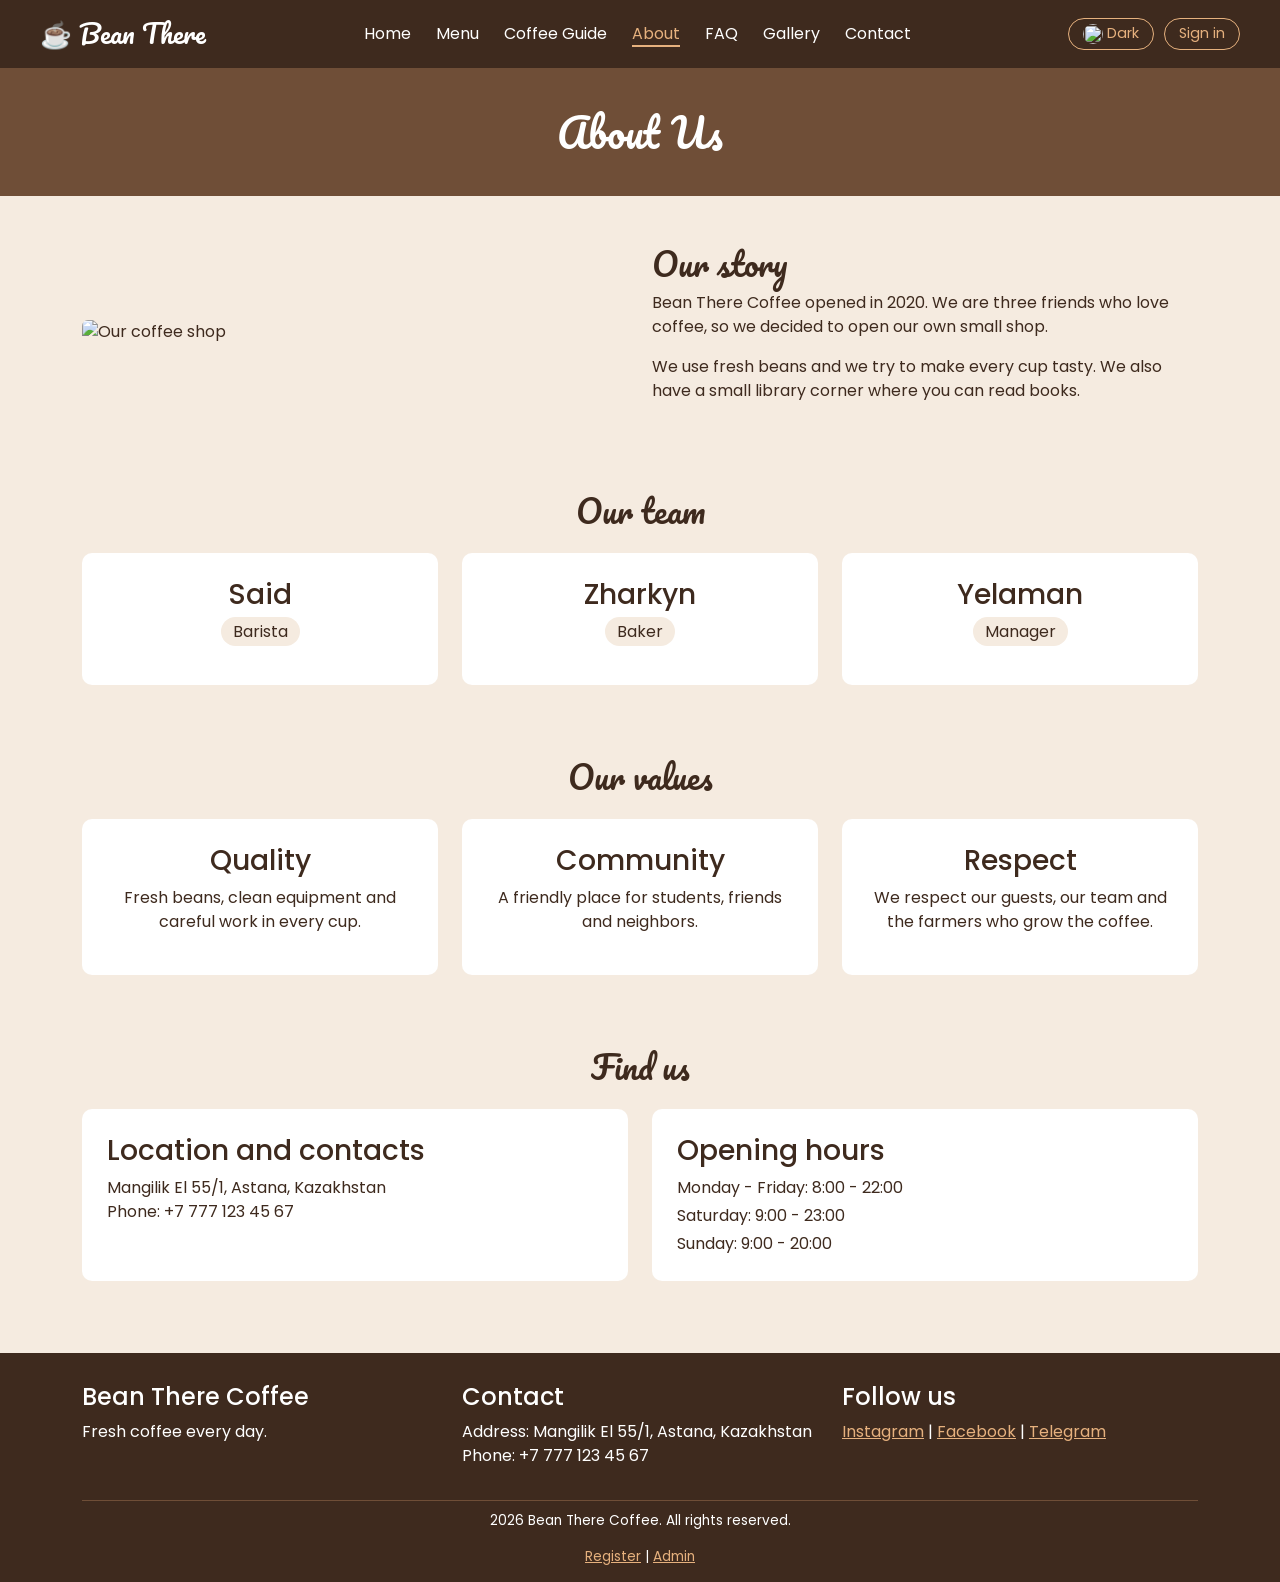
==== about.html @ e14ef605 "added faq and functionality changed about ,index" ====
<!DOCTYPE html>
<html lang="en">

<head>
  <meta charset="UTF-8">
  <meta name="viewport" content="width=device-width, initial-scale=1.0">
  <title>About | Bean There Coffee</title>
  <link href="https://cdn.jsdelivr.net/npm/bootstrap@5.3.3/dist/css/bootstrap.min.css" rel="stylesheet">
  <link href="https://fonts.googleapis.com/css2?family=Pacifico&family=Poppins:wght@300;400;600&display=swap"
    rel="stylesheet">
  <link rel="stylesheet" href="css/style.css">
  <script src="js/theme.js"></script>
</head>

<body>

  <header class="site-header">
    <a href="index.html" class="logo">&#9749; Bean There</a>
    <nav aria-label="Main navigation">
      <ul class="nav-list">
        <li><a href="index.html">Home</a></li>
        <li><a href="menu.html">Menu</a></li>
        <li><a href="coffee-guide.html">Coffee Guide</a></li>
        <li><a href="about.html" class="active">About</a></li>
        <li><a href="faq.html">FAQ</a></li>
        <li><a href="gallery.html">Gallery</a></li>
        <li><a href="contact.html">Contact</a></li>
      </ul>
    </nav>
    <div class="header-tools" id="header-tools"></div>
  </header>

  <main>
    <section class="page-title">
      <h1>About Us</h1>
    </section>

    <section class="container my-5">
      <div class="row align-items-center">
        <div class="col-12 col-md-6 mb-4">
          <img
            src="https://sxodim.com/uploads/images/2022/09/05/optimized/a3cc25c820e416e3e2624877d82b1512_800xauto-q-85.jpg"
            alt="Our coffee shop" class="img-fluid rounded">
        </div>
        <div class="col-12 col-md-6 mb-4">
          <h2>Our story</h2>
          <p>Bean There Coffee opened in 2020. We are three friends who love coffee, so we decided to open our own small
            shop.</p>
          <p>We use fresh beans and we try to make every cup tasty. We also have a small library corner where you can
            read books.</p>
        </div>
      </div>
    </section>

    <section class="container mb-5">
      <h2 class="text-center mb-4">Our team</h2>
      <div class="row text-center">
        <div class="col-12 col-md-4 mb-4">
          <div class="info-box">
            <h3>Said</h3>
            <p><span class="role">Barista</span></p>
          </div>
        </div>
        <div class="col-12 col-md-4 mb-4">
          <div class="info-box">
            <h3>Zharkyn</h3>
            <p><span class="role">Baker</span></p>
          </div>
        </div>
        <div class="col-12 col-md-4 mb-4">
          <div class="info-box">
            <h3>Yelaman</h3>
            <p><span class="role">Manager</span></p>
          </div>
        </div>
      </div>
    </section>
    <section class="container mb-5">
      <h2 class="text-center mb-4">Our values</h2>
      <div class="row text-center">
        <div class="col-12 col-md-4 mb-4">
          <div class="info-box">
            <h3>Quality</h3>
            <p>Fresh beans, clean equipment and careful work in every cup.</p>
          </div>
        </div>
        <div class="col-12 col-md-4 mb-4">
          <div class="info-box">
            <h3>Community</h3>
            <p>A friendly place for students, friends and neighbors.</p>
          </div>
        </div>
        <div class="col-12 col-md-4 mb-4">
          <div class="info-box">
            <h3>Respect</h3>
            <p>We respect our guests, our team and the farmers who grow the coffee.</p>
          </div>
        </div>
      </div>
    </section>

    <section class="container mb-5">
      <h2 class="text-center mb-4">Find us</h2>
      <div class="row">
        <div class="col-12 col-md-6 mb-4">
          <div class="info-box">
            <h3>Location and contacts</h3>
            <address>
              Mangilik El 55/1, Astana, Kazakhstan<br>
              Phone: +7 777 123 45 67
            </address>
          </div>
        </div>
        <div class="col-12 col-md-6 mb-4">
          <div class="info-box">
            <h3>Opening hours</h3>
            <p class="mb-1">Monday - Friday: 8:00 - 22:00</p>
            <p class="mb-1">Saturday: 9:00 - 23:00</p>
            <p class="mb-0">Sunday: 9:00 - 20:00</p>
          </div>
        </div>
      </div>
    </section>
  </main>

  <footer class="site-footer">
    <div class="container">
      <div class="row text-center text-md-start">
        <div class="col-md-4 mb-3">
          <h4>Bean There Coffee</h4>
          <p>Fresh coffee every day.</p>
        </div>
        <div class="col-md-4 mb-3">
          <h4>Contact</h4>
          <p>Address: Mangilik El 55/1, Astana, Kazakhstan<br>
            Phone: +7 777 123 45 67</p>
        </div>
        <div class="col-md-4 mb-3">
          <h4>Follow us</h4>
          <p>
            <a href="https://instagram.com" target="_blank">Instagram</a> |
            <a href="https://facebook.com" target="_blank">Facebook</a> |
            <a href="https://t.me" target="_blank">Telegram</a>
          </p>
        </div>
      </div>
      <p class="copyright text-center"> 2026 Bean There Coffee. All rights reserved.</p>
      <p class="footer-links text-center"><a href="register.html">Register</a> | <a href="manage.html">Admin</a></p>
    </div>
  </footer>

  <script src="https://code.jquery.com/jquery-3.7.1.min.js"></script>
  <script src="https://cdn.jsdelivr.net/npm/bootstrap@5.3.3/dist/js/bootstrap.bundle.min.js"></script>
  <script src="js/script.js"></script>
  <script src="js/auth.js"></script>

</body>

</html>
---- css/style.css ----
:root {
  --brown: #6f4e37;
  --dark-brown: #3e2a1e;
  --cream: #f5ebe0;
  --main-font: 'Poppins', sans-serif;
  --title-font: 'Pacifico', cursive;
}

* {
  box-sizing: border-box;
}

body {
  margin: 0;
  font-family: var(--main-font);
  background-color: var(--cream);
  color: var(--dark-brown);
}

h1,
h2 {
  font-family: var(--title-font);
  font-weight: 400;
}

.site-header {
  display: flex;
  justify-content: space-between;
  align-items: center;
  padding: 15px 40px;
  background-color: var(--dark-brown);
  position: sticky;
  top: 0;
  z-index: 100;
}

.logo {
  font-family: var(--title-font);
  font-size: 1.6rem;
  color: white;
  text-decoration: none;
}

.nav-list {
  display: flex;
  gap: 25px;
  list-style: none;
  margin: 0;
  padding: 0;
}

.nav-list a {
  color: white;
  text-decoration: none;
}

.nav-list a:hover,
.nav-list a:focus,
.nav-list a.active {
  color: #e6b17e;
  border-bottom: 2px solid #e6b17e;
}

.site-footer {
  background-color: var(--dark-brown);
  color: white;
  padding: 30px 0 10px;
  margin-top: 40px;
}

.site-footer a {
  color: #e6b17e;
}

.copyright {
  border-top: 1px solid #6f4e37;
  padding-top: 10px;
  font-size: 0.85rem;
}

.hero {
  background-image: linear-gradient(rgba(0, 0, 0, 0.5), rgba(0, 0, 0, 0.5)),
    url("https://i.pinimg.com/1200x/2b/5f/43/2b5f43b39083af8dffc4b6f0dcebc4c8.jpg");
  background-size: cover;
  background-position: center;
  min-height: 450px;
  display: flex;
  align-items: center;
  justify-content: center;
  text-align: center;
  color: white;
  padding: 20px;
}

.hero h1 {
  font-size: 3rem;
}

.page-title {
  background-color: var(--brown);
  color: white;
  text-align: center;
  padding: 40px 20px;
}

.page-title h1 {
  margin: 0;
}

.info-box {
  background-color: white;
  padding: 25px;
  border-radius: 10px;
  height: 100%;
}

.role {
  background-color: var(--cream);
  padding: 3px 12px;
  border-radius: 15px;
}


.btn-brown {
  background-color: var(--brown);
  color: white;
  border: none;
}

.btn-brown:hover,
.btn-brown:focus {
  background-color: #e6b17e;
  color: var(--dark-brown);
}

.popular-grid {
  display: grid;
  grid-template-columns: repeat(3, 1fr);
  gap: 20px;
}

.menu-grid {
  display: grid;
  grid-template-columns: repeat(4, minmax(0, 1fr));
  gap: 20px;
}

.menu-grid>.card-item {
  min-width: 0;
}

.card-item {
  position: relative;
  background-color: white;
  border-radius: 10px;
  padding: 10px;
  text-align: center;
}

.card-item img {
  width: 100%;
  border-radius: 8px;
}

.menu-grid .card-item img {
  aspect-ratio: 4 / 3;
  object-fit: cover;
}

.card-item:hover {
  background-color: #fff3e6;
}

.menu-grid .card-item:nth-child(even) {
  background-color: #efe0d0;
}

.badge-new {
  position: absolute;
  top: 15px;
  right: 15px;
  background-color: red;
  color: white;
  padding: 2px 10px;
  border-radius: 10px;
  font-size: 0.8rem;
}

.table-wrap {
  overflow-x: auto;
}

.menu-table {
  width: 100%;
  border-collapse: collapse;
  background-color: white;
}

.menu-table th {
  background-color: var(--brown);
  color: white;
}

.menu-table th,
.menu-table td {
  padding: 12px;
  text-align: center;
  border: 1px solid #ddd;
}

.menu-table tbody tr:nth-child(even) {
  background-color: #f7efe6;
}

.menu-table tbody tr:hover {
  background-color: #e6b17e;
}


.gallery-item {
  position: relative;
  overflow: hidden;
  border-radius: 10px;
}

.gallery-item img {
  width: 100%;
  aspect-ratio: 4 / 3;
  object-fit: cover;
  display: block;
}

.gallery-caption {
  position: absolute;
  bottom: 0;
  left: 0;
  width: 100%;
  background-color: rgba(0, 0, 0, 0.6);
  color: white;
  text-align: center;
  padding: 8px;
}


.contact-form {
  display: flex;
  flex-direction: column;
  gap: 8px;
  background-color: white;
  padding: 25px;
  border-radius: 10px;
}

.contact-form input,
.contact-form select,
.contact-form textarea {
  padding: 10px;
  border: 1px solid #ccc;
  border-radius: 5px;
  font-family: var(--main-font);
}

.contact-form input:focus,
.contact-form select:focus,
.contact-form textarea:focus {
  outline: none;
  border-color: var(--brown);
  box-shadow: 0 0 5px var(--brown);
}

.hours-list {
  background-color: white;
  padding: 20px 20px 20px 40px;
  border-radius: 10px;
}

@media (max-width: 768px) {
  .site-header {
    padding: 15px 20px;
  }

  .hero h1 {
    font-size: 2.2rem;
  }

  .popular-grid {
    grid-template-columns: repeat(2, 1fr);
  }

  .menu-grid {
    grid-template-columns: repeat(2, 1fr);
  }
}

@media (max-width: 576px) {
  .site-header {
    flex-direction: column;
    gap: 10px;
  }

  .nav-list {
    flex-wrap: wrap;
    justify-content: center;
    gap: 12px;
  }

  .hero {
    min-height: 320px;
  }

  .hero h1 {
    font-size: 1.7rem;
  }

  .popular-grid,
  .menu-grid {
    grid-template-columns: 1fr;
  }

  .contact-form {
    padding: 15px;
  }
}

.form-msg {
  min-height: 18px;
  font-size: 0.85rem;
}

.msg-ok {
  color: green;
}

.msg-error {
  color: red;
}

.strength-bar {
  height: 8px;
}

#strength-text {
  min-height: 18px;
  font-weight: 600;
}

.search-box {
  max-width: 500px;
}

.btn-outline-brown {
  border: 2px solid var(--brown);
  color: var(--brown);
  background-color: transparent;
}

.btn-outline-brown:hover,
.btn-outline-brown:focus,
.btn-outline-brown.active {
  background-color: var(--brown);
  color: white;
}

.filter-buttons {
  display: flex;
  flex-wrap: wrap;
  gap: 10px;
}

.card-item .desc {
  font-size: 0.9rem;
  margin-bottom: 5px;
}

.card-item .price {
  font-weight: 600;
  margin: 0;
}

#no-results {
  display: none;
}

.gallery-item img {
  cursor: pointer;
}

.lightbox {
  display: none;
  position: fixed;
  top: 0;
  left: 0;
  width: 100%;
  height: 100%;
  background-color: rgba(0, 0, 0, 0.9);
  z-index: 1000;
  align-items: center;
  justify-content: center;
}

.lb-content {
  text-align: center;
  max-width: 80%;
}

.lb-content img {
  max-width: 100%;
  max-height: 75vh;
  border-radius: 8px;
}

.lb-content p {
  color: white;
  margin-top: 10px;
}

.lb-close {
  position: absolute;
  top: 15px;
  right: 30px;
  color: white;
  font-size: 40px;
  cursor: pointer;
}

.lb-arrow {
  background: none;
  border: none;
  color: white;
  font-size: 40px;
  padding: 0 20px;
  cursor: pointer;
}

.lb-arrow:hover,
.lb-arrow:focus,
.lb-close:hover {
  color: #e6b17e;
}

#product-table td:last-child {
  white-space: nowrap;
}


@media (max-width: 768px) {
  .lb-arrow {
    padding: 0 8px;
    font-size: 30px;
  }
}

@media (max-width: 576px) {
  .lb-content {
    max-width: 70%;
  }

  .filter-buttons .btn {
    flex: 1 1 40%;
  }
}


/*final additions ZHARKYN*/
html[data-theme="dark"] {
  --cream: #1c1410;
  --text: #f1e6da;
  --accent: #e6b17e;
  --card-bg: #2b2018;
  --card-hover: #3a2b20;
  --card-alt: #33261c;
  --row-alt: #2f231a;
  --border: #4a3a2e;
  --input-border: #5a483a;
}

html[data-theme="dark"] .btn-outline-brown {
  color: #e6b17e;
  border-color: #e6b17e;
}

html[data-theme="dark"] .btn-outline-brown:hover,
html[data-theme="dark"] .btn-outline-brown:focus,
html[data-theme="dark"] .btn-outline-brown.active {
  background-color: #e6b17e;
  color: #3e2a1e;
}

.site-header {
  flex-wrap: wrap;
  gap: 10px 20px;
}

.header-tools,
.auth-area {
  display: flex;
  align-items: center;
  gap: 10px;
  flex-wrap: wrap;
}

.tool-btn {
  background-color: transparent;
  border: 1px solid #e6b17e;
  color: #e6b17e;
  border-radius: 20px;
  padding: 4px 14px;
  font-size: 0.9rem;
  cursor: pointer;
}

.theme-icon {
  width: 20px;
  height: 20px;
  object-fit: cover;
  vertical-align: middle;
  border-radius: 50%;
}

.tool-btn:hover,
.tool-btn:focus {
  background-color: #e6b17e;
  color: var(--dark-brown);
}

.auth-greeting {
  color: white;
  font-size: 0.9rem;
}

.footer-links {
  font-size: 0.85rem;
  margin-bottom: 5px;
}

.coffee-controls {
  display: flex;
  flex-wrap: wrap;
  gap: 15px;
  margin-bottom: 15px;
}

.coffee-control {
  flex: 1 1 250px;
  max-width: 400px;
}

.coffee-count {
  min-height: 24px;
  font-size: 0.9rem;
}

.coffee-status {
  margin-bottom: 15px;
}

.coffee-grid {
  display: grid;
  grid-template-columns: repeat(auto-fill, minmax(250px, 1fr));
  gap: 20px;
}

.coffee-card {
  background-color: var(--card-bg);
  border-radius: 10px;
  overflow: hidden;
  display: flex;
  flex-direction: column;
}

.coffee-card:hover {
  background-color: var(--card-hover);
}

.coffee-card img,
.coffee-img-placeholder {
  width: 100%;
  aspect-ratio: 4 / 3;
  object-fit: cover;
  display: block;
}

.coffee-img-placeholder {
  display: flex;
  align-items: center;
  justify-content: center;
  font-size: 3rem;
  background-color: var(--card-alt);
}

.coffee-card-body {
  padding: 15px;
}

.coffee-card-body h3 {
  font-size: 1.2rem;
}

.coffee-card-body p {
  font-size: 0.9rem;
}

.ingredients-label {
  font-weight: 600;
  margin-bottom: 5px;
}

.chips {
  display: flex;
  flex-wrap: wrap;
  gap: 6px;
  list-style: none;
  padding: 0;
  margin: 0;
}

.chip {
  background-color: var(--card-alt);
  border-radius: 15px;
  padding: 2px 10px;
  font-size: 0.8rem;
}

.empty-state {
  grid-column: 1 / -1;
  text-align: center;
  padding: 30px 10px;
}

/* Final additions Yelaman */
.card-item .add-cart {
  margin-top: 8px;
}

.qty-btn {
  padding: 0 8px;
}

.qty-number {
  display: inline-block;
  min-width: 30px;
  text-align: center;
}

.menu-table tfoot td {
  font-weight: 600;
}

.cart-actions {
  display: flex;
  flex-wrap: wrap;
  gap: 10px;
}

/*final addition said sana ullah sadat */
.cta-section {
  background-color: var(--card-bg);
  padding: 40px 0;
  margin-top: 40px;
}

.cta-section .btn {
  margin: 5px;
}

.faq-list {
  max-width: 800px;
}

.faq-item {
  background-color: var(--card-bg);
  border-radius: 10px;
  margin-bottom: 12px;
  overflow: hidden;
}

.faq-question {
  width: 100%;
  display: flex;
  justify-content: space-between;
  align-items: center;
  gap: 15px;
  background: none;
  border: none;
  padding: 16px 20px;
  font-family: var(--main-font);
  font-size: 1rem;
  font-weight: 600;
  color: var(--text);
  text-align: left;
  cursor: pointer;
}

.faq-question:hover,
.faq-question:focus {
  background-color: var(--card-hover);
}

.faq-icon {
  font-size: 1.6rem;
  line-height: 1;
  color: var(--accent);
}

.faq-answer {
  display: none;
  padding: 0 20px 10px;
}

@media (max-width: 768px) {
  .coffee-control {
    max-width: none;
  }
}

@media (max-width: 576px) {
  .site-header {
    justify-content: center;
  }

  .coffee-grid {
    grid-template-columns: 1fr;
  }

  .faq-question {
    padding: 14px;
  }
}
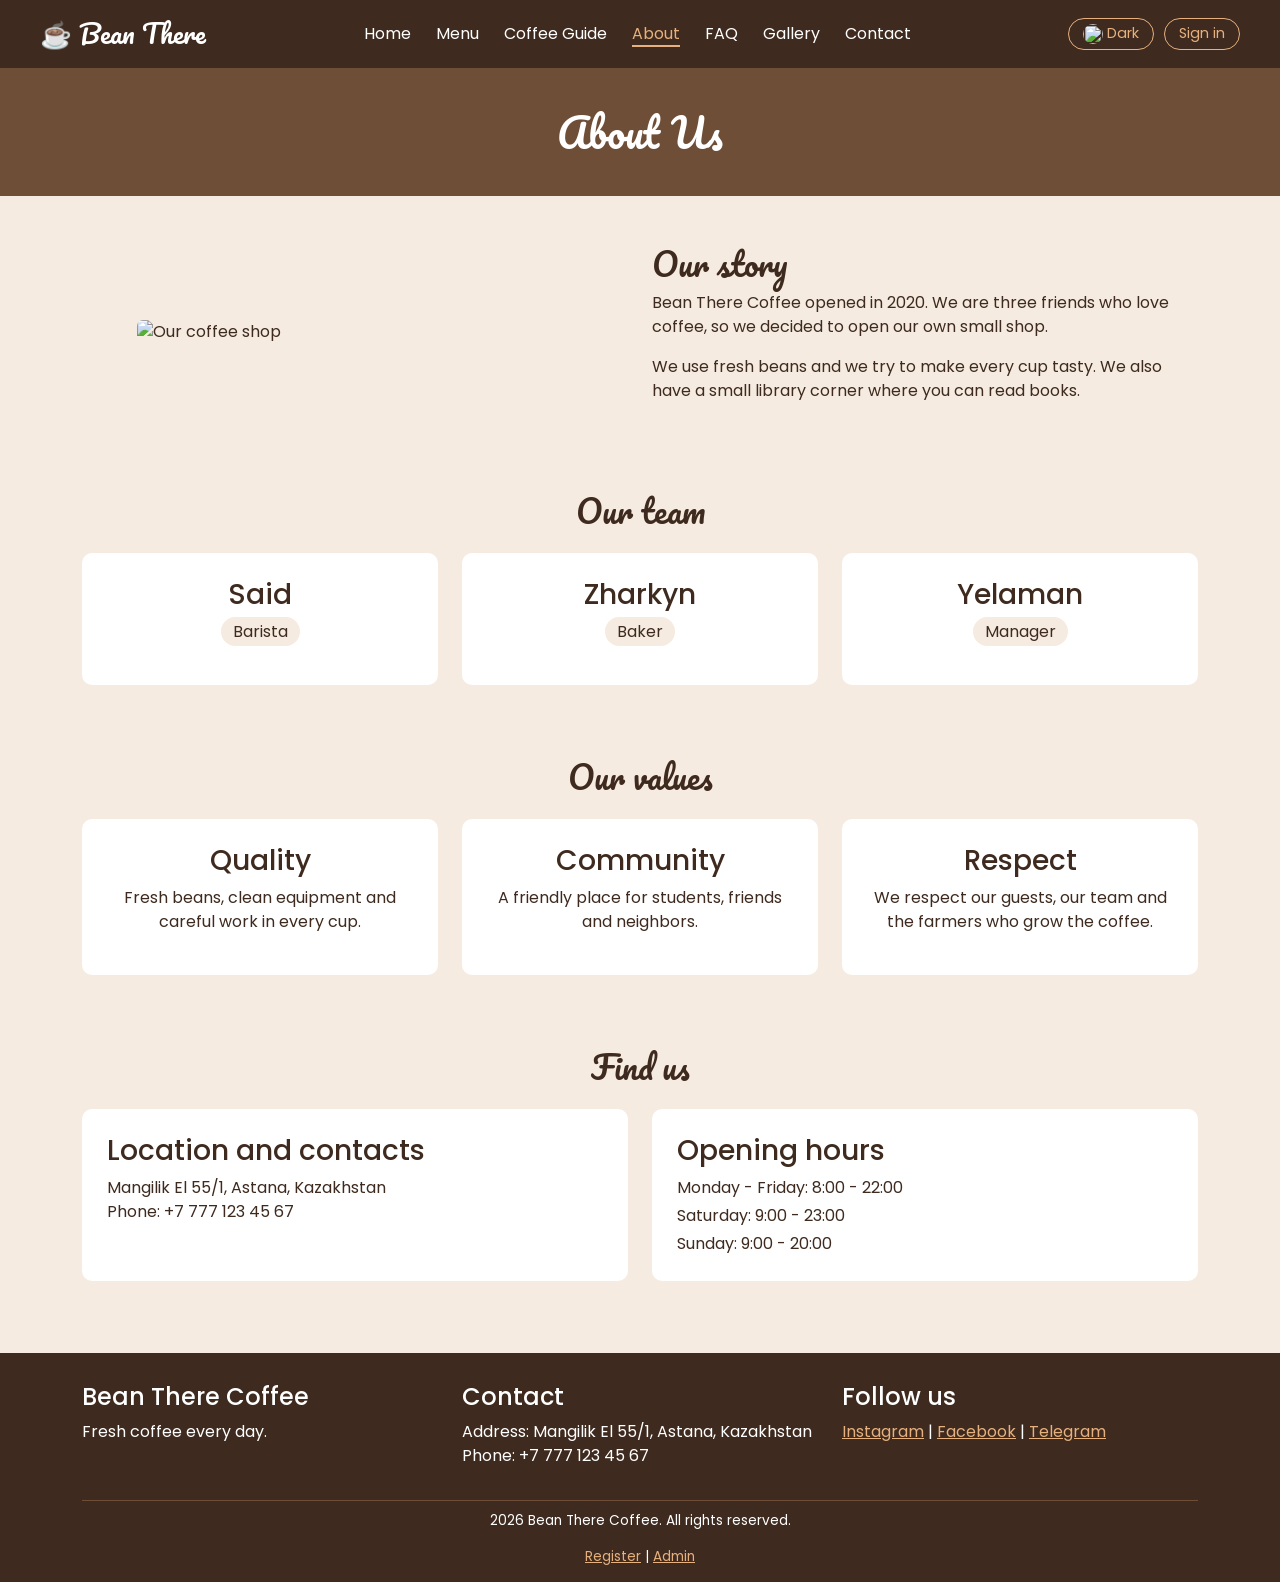
==== commit 645e405c: "fixed problem with light/dark theme" ====
--- a/about.html
+++ b/about.html
@@ -40,7 +40,7 @@
         <div class="col-12 col-md-6 mb-4">
           <img
             src="https://sxodim.com/uploads/images/2022/09/05/optimized/a3cc25c820e416e3e2624877d82b1512_800xauto-q-85.jpg"
-            alt="Our coffee shop" class="img-fluid rounded">
+            alt="Our coffee shop" class="img-fluid rounded about-photo">
         </div>
         <div class="col-12 col-md-6 mb-4">
           <h2>Our story</h2>
--- a/css/style.css
+++ b/css/style.css
@@ -2,8 +2,17 @@
   --brown: #6f4e37;
   --dark-brown: #3e2a1e;
   --cream: #f5ebe0;
+  --text: #3e2a1e;
+  --accent: #e6b17e;
+  --card-bg: #ffffff;
+  --card-hover: #fff3e6;
+  --card-alt: #efe0d0;
+  --row-alt: #f7efe6;
+  --border: #dddddd;
+  --input-border: #cccccc;
   --main-font: 'Poppins', sans-serif;
   --title-font: 'Pacifico', cursive;
+  color-scheme: light;
 }
 
 * {
@@ -14,7 +23,8 @@
   margin: 0;
   font-family: var(--main-font);
   background-color: var(--cream);
-  color: var(--dark-brown);
+  color: var(--text);
+  transition: background-color 0.2s ease, color 0.2s ease;
 }
 
 h1,
@@ -108,7 +118,7 @@
 }
 
 .info-box {
-  background-color: white;
+  background-color: var(--card-bg);
   padding: 25px;
   border-radius: 10px;
   height: 100%;
@@ -151,7 +161,7 @@
 
 .card-item {
   position: relative;
-  background-color: white;
+  background-color: var(--card-bg);
   border-radius: 10px;
   padding: 10px;
   text-align: center;
@@ -168,11 +178,11 @@
 }
 
 .card-item:hover {
-  background-color: #fff3e6;
+  background-color: var(--card-hover);
 }
 
 .menu-grid .card-item:nth-child(even) {
-  background-color: #efe0d0;
+  background-color: var(--card-alt);
 }
 
 .badge-new {
@@ -193,7 +203,7 @@
 .menu-table {
   width: 100%;
   border-collapse: collapse;
-  background-color: white;
+  background-color: var(--card-bg);
 }
 
 .menu-table th {
@@ -205,11 +215,11 @@
 .menu-table td {
   padding: 12px;
   text-align: center;
-  border: 1px solid #ddd;
+  border: 1px solid var(--border);
 }
 
 .menu-table tbody tr:nth-child(even) {
-  background-color: #f7efe6;
+  background-color: var(--row-alt);
 }
 
 .menu-table tbody tr:hover {
@@ -246,7 +256,7 @@
   display: flex;
   flex-direction: column;
   gap: 8px;
-  background-color: white;
+  background-color: var(--card-bg);
   padding: 25px;
   border-radius: 10px;
 }
@@ -255,7 +265,9 @@
 .contact-form select,
 .contact-form textarea {
   padding: 10px;
-  border: 1px solid #ccc;
+  border: 1px solid var(--input-border);
+  background-color: var(--card-bg);
+  color: var(--text);
   border-radius: 5px;
   font-family: var(--main-font);
 }
@@ -269,7 +281,7 @@
 }
 
 .hours-list {
-  background-color: white;
+  background-color: var(--card-bg);
   padding: 20px 20px 20px 40px;
   border-radius: 10px;
 }
@@ -472,6 +484,7 @@
   --row-alt: #2f231a;
   --border: #4a3a2e;
   --input-border: #5a483a;
+  color-scheme: dark;
 }
 
 html[data-theme="dark"] .btn-outline-brown {
@@ -515,6 +528,12 @@
   object-fit: cover;
   vertical-align: middle;
   border-radius: 50%;
+}
+
+.about-photo {
+  display: block;
+  width: 80%;
+  margin-inline: auto;
 }
 
 .tool-btn:hover,
